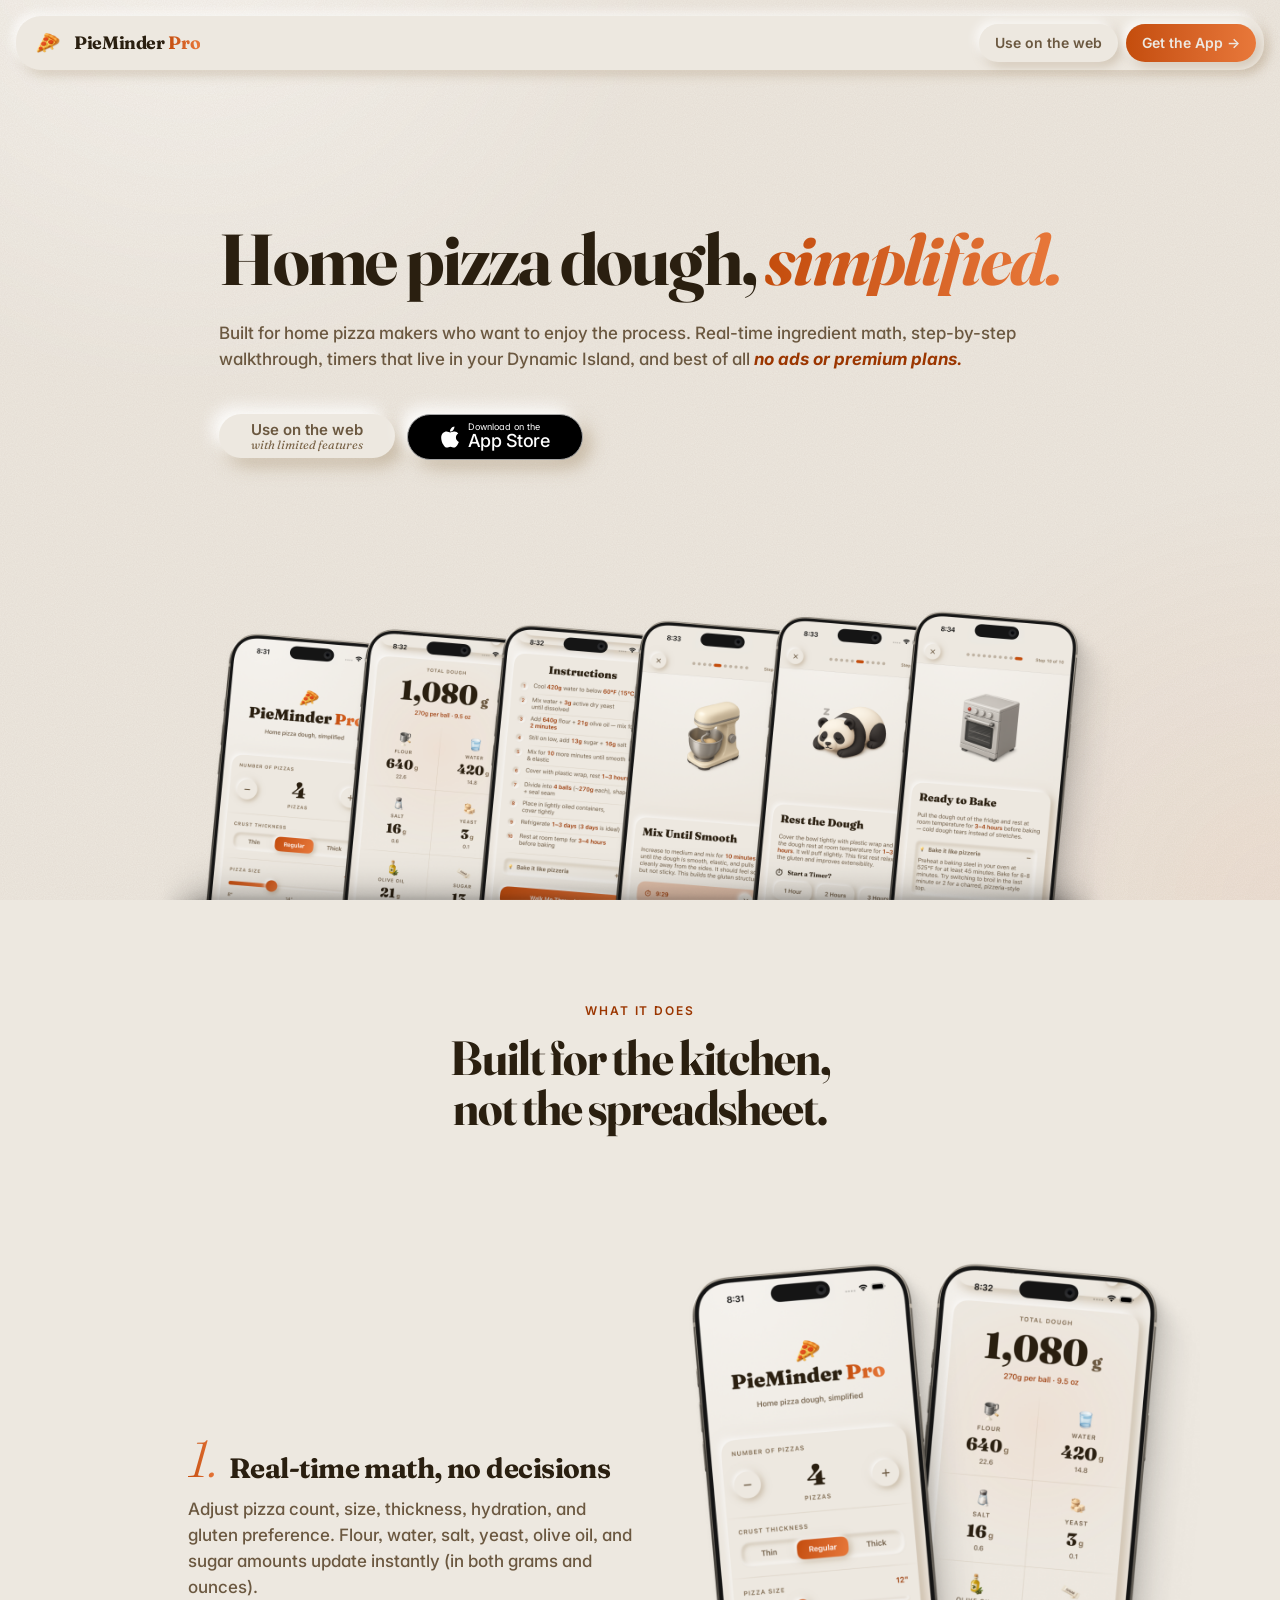
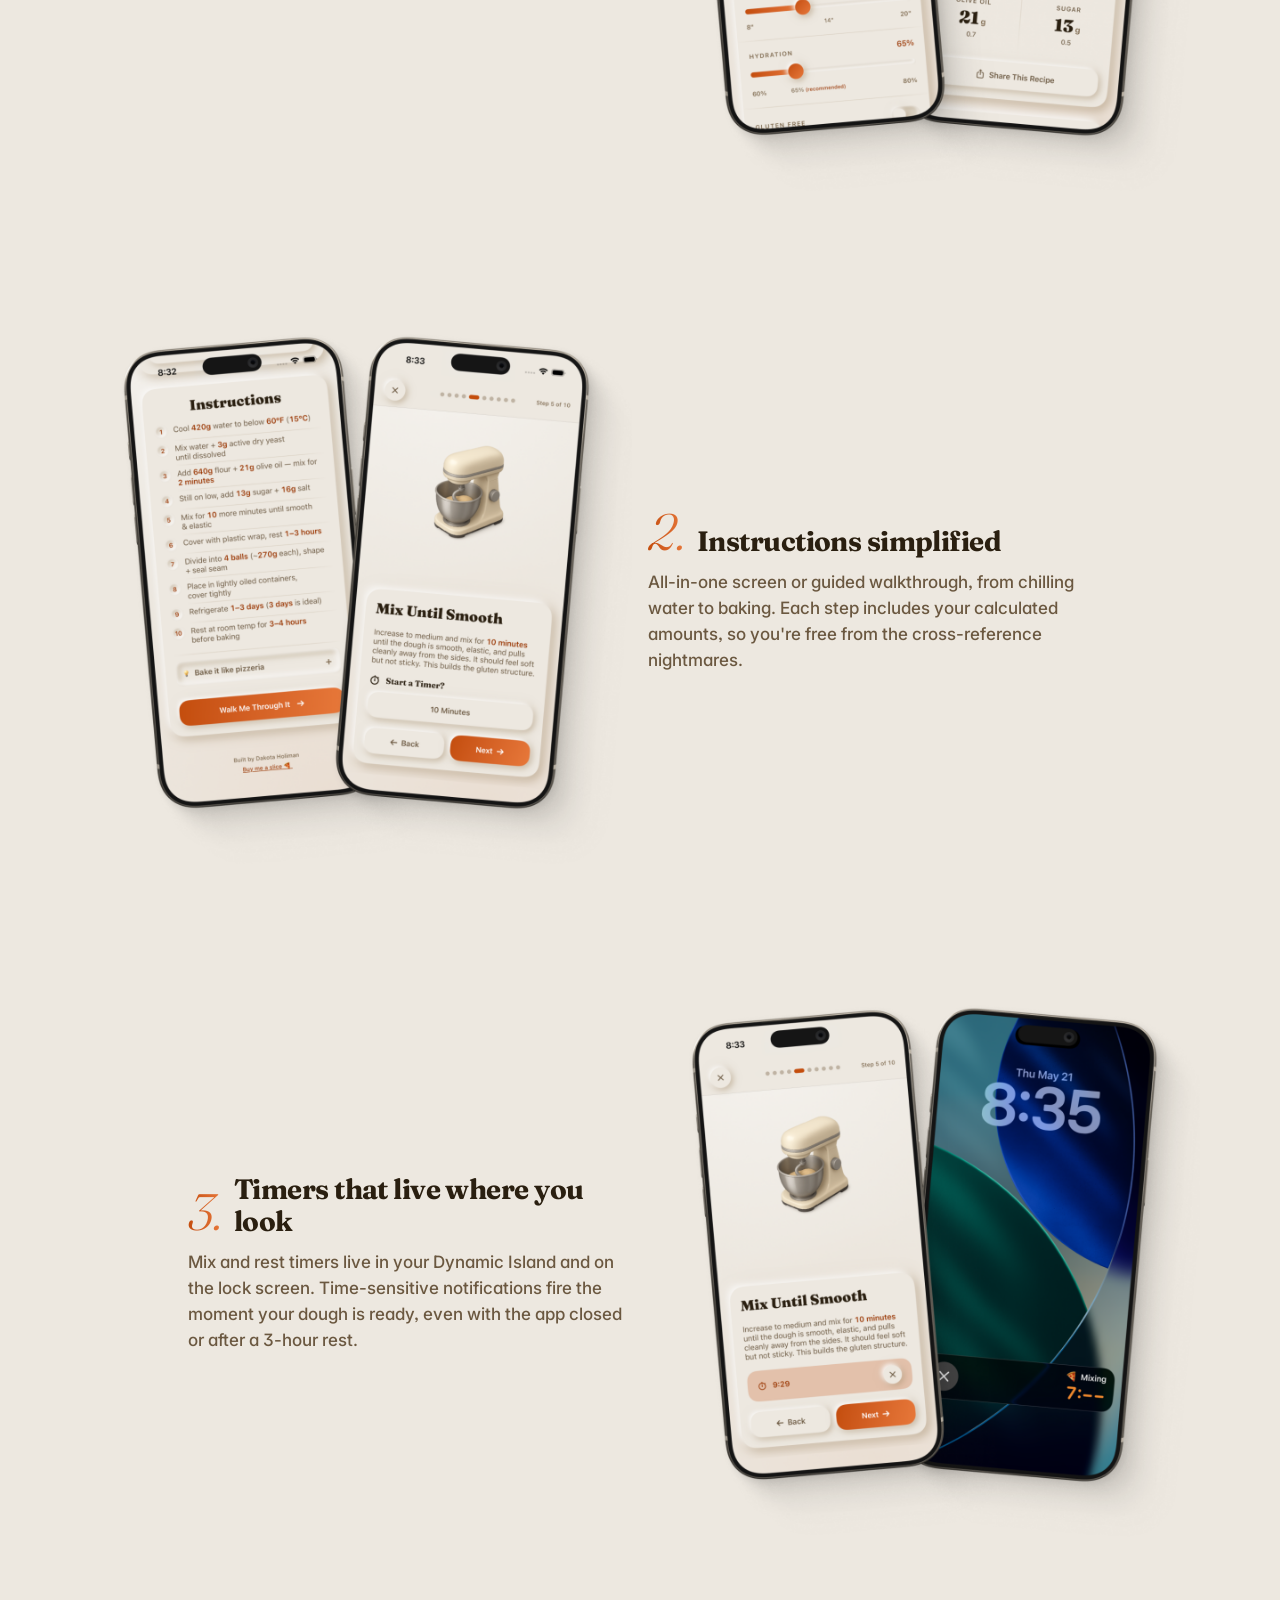
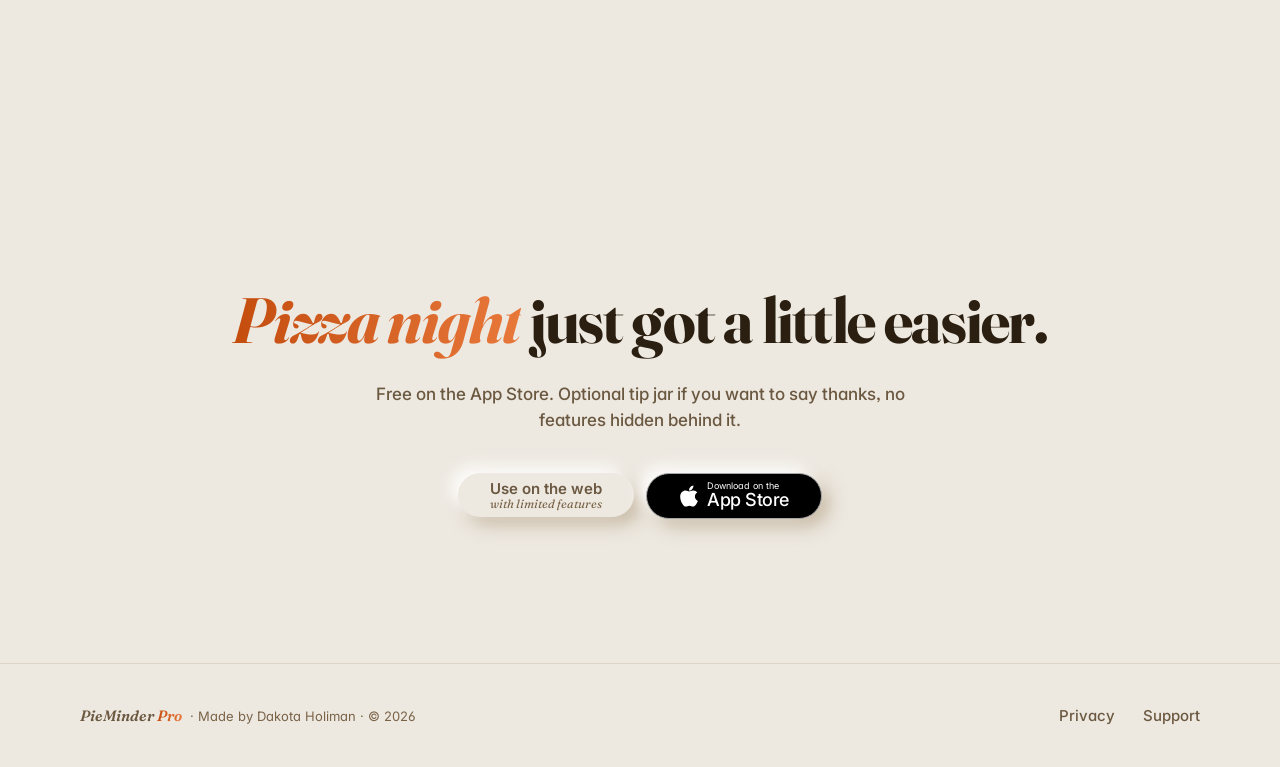
==== pieminder/index.html @ 0d4c312d "Update web app link in index.html" ====
<!DOCTYPE html>
<html lang="en">
<head>
  <meta charset="UTF-8" />
  <meta name="viewport" content="width=device-width, initial-scale=1.0" />
  <meta name="description" content="PieMinder — the pizza dough calculator for home bakers. Real-time ingredient amounts, a guided walkthrough, and Dynamic Island proofing timers." />
  <meta name="theme-color" content="#EDE8E0" />

  <meta property="og:type"        content="website" />
  <meta property="og:title"       content="PieMinder Pro — Pizza Dough, Beautified" />
  <meta property="og:description" content="Real-time pizza dough math. A guided walkthrough. Built-in proofing timers in the Dynamic Island. No ads or premium plans." />
  <meta property="og:image"       content="assets/og-image.png" />
  <meta name="twitter:card"       content="summary_large_image" />
  <meta name="twitter:title"      content="PieMinder Pro — Pizza Dough, Beautified" />
  <meta name="twitter:description" content="Real-time pizza dough math. A guided walkthrough. Built-in proofing timers in the Dynamic Island." />
  <meta name="twitter:image"      content="assets/og-image.png" />

  <title>PieMinder Pro — Pizza Dough, Beautified</title>

  <link rel="icon" type="image/png" sizes="32x32" href="assets/favicon.png" />
  <link rel="icon" type="image/png" sizes="16x16" href="assets/favicon-16.png" />
  <link rel="apple-touch-icon" href="assets/pizza.png" />

  <link rel="preconnect" href="https://fonts.googleapis.com" />
  <link rel="preconnect" href="https://fonts.gstatic.com" crossorigin />
  <link href="https://fonts.googleapis.com/css2?family=Fraunces:ital,opsz,wght,SOFT,WONK@0,9..144,300..800,0..100,0..1;1,9..144,300..800,0..100,0..1&family=Inter:wght@400;500;600;700;800&display=swap" rel="stylesheet" />
  <link rel="stylesheet" href="styles.css" />
</head>
<body>
  <a href="#main" class="skip-link">Skip to main content</a>

  <!-- ── Floating pill nav ── -->
  <nav class="floating-nav" id="nav" aria-label="Site navigation">
    <a class="nav-brand" href="index.html">
      <span class="nav-logo" aria-hidden="true"><img src="assets/pizza.png" alt="" /></span>
      <span class="nav-brand-name">PieMinder <span class="brand-accent">Pro</span></span>
    </a>
    <div class="nav-actions">
      <a class="nav-btn-web" href="/App/index.html">Use on the web</a>
      <a class="nav-btn-app" href="https://apps.apple.com/app/idXXXXXXXXX" aria-label="Get PieMinder on the App Store">Get the App →</a>
    </div>
  </nav>

  <main id="main">

    <!-- ╔══════════════════════════════════════════════════════════╗
         ║  HERO                                                     ║
         ╚══════════════════════════════════════════════════════════╝ -->
    <section class="hero">
      <div class="wrap">
        <div class="hero-text">
          <h1 class="display hero-display rise d2">
            Home pizza dough, <em class="hero-em-reveal">simplified.</em>
          </h1>
          <p class="hero-lead rise d3">
            Built for home pizza makers who want to enjoy the process. Real-time ingredient math,
            step-by-step walkthrough, timers that live in your Dynamic Island, and best of all
            <strong class="hero-lead-accent">no ads or premium plans.</strong>
          </p>
          <div class="cta-row rise d4">
            <a class="btn-web" href="/pieminder/app/index.html">
              <span class="btn-web-label">Use on the web</span>
              <span class="btn-web-sub">with limited features</span>
            </a>
            <a class="btn-appstore" href="https://apps.apple.com/app/idXXXXXXXXX" aria-label="Download PieMinder on the App Store">
              <svg class="btn-appstore-icon" viewBox="0 0 384 512" aria-hidden="true" focusable="false" fill="currentColor">
                <path d="M318.7 268.7c-.2-36.7 16.4-64.4 50-84.8-18.8-26.9-47.2-41.7-84.7-44.6-35.5-2.8-74.3 20.7-88.5 20.7-15 0-49.4-19.7-76.4-19.7C63.3 141.2 4 184.8 4 273.5q0 39.3 14.4 81.2c12.8 36.7 59 126.7 107.2 125.2 25.2-.6 43-17.9 75.8-17.9 31.8 0 48.3 17.9 76.4 17.9 48.6-.7 90.4-82.5 102.6-119.3-65.2-30.7-61.7-90-61.7-91.9zm-56.6-164.2c27.3-32.4 24.8-61.9 24-72.5-24.1 1.4-52 16.4-67.9 34.9-17.5 19.8-27.8 44.3-25.6 71.9 26.1 2 49.9-11.4 69.5-34.3z"/>
              </svg>
              <span class="btn-appstore-text">
                <span class="small">Download on the</span>
                <span class="large">App Store</span>
              </span>
            </a>
          </div>
        </div>
      </div>

      <div class="hero-strip">
        <img src="assets/hero-strip.png" alt="PieMinder app screens" />
      </div>
    </section>

    <!-- ╔══════════════════════════════════════════════════════════╗
         ║  FEATURES                                                 ║
         ╚══════════════════════════════════════════════════════════╝ -->
    <section class="features" id="features">
      <div class="wrap">

        <header class="features-intro">
          <span class="eyebrow">What it does</span>
          <h2 class="display features-h2">Built for the kitchen,<br>not the spreadsheet.</h2>
        </header>

        <!-- ── 01: text left, phones right. phone-left is in FRONT (second in DOM) ── -->
        <article class="feature">
          <div class="feature-text">
            <div class="feature-heading">
              <span class="feature-number">1.</span>
              <h3>Real-time math, no decisions</h3>
            </div>
            <p>Adjust pizza count, size, thickness, hydration, and gluten preference. Flour, water, salt, yeast, olive oil, and sugar amounts update instantly (in both grams and ounces).</p>
          </div>
          <div class="feature-phones">
            <img class="feature-img" src="assets/feature-01.png" alt="PieMinder calculator and ingredient screens" />
          </div>
        </article>

        <!-- ── 02: text first in DOM (mobile top), phones below. On desktop: phones left, text right.
              phone-right is in FRONT (second in DOM inside phone-pair) ── -->
        <article class="feature feature-reverse">
          <div class="feature-text">
            <div class="feature-heading">
              <span class="feature-number">2.</span>
              <h3>Instructions simplified</h3>
            </div>
            <p>All-in-one screen or guided walkthrough, from chilling water to baking. Each step includes your calculated amounts, so you're free from the cross-reference nightmares.</p>
          </div>
          <div class="feature-phones">
            <img class="feature-img" src="assets/feature-02.png" alt="PieMinder instructions and walkthrough screens" />
          </div>
        </article>

        <!-- ── 03: text left, phones right. phone-left is in FRONT (second in DOM) ── -->
        <article class="feature">
          <div class="feature-text">
            <div class="feature-heading">
              <span class="feature-number">3.</span>
              <h3>Timers that live where you look</h3>
            </div>
            <p>Mix and rest timers live in your Dynamic Island and on the lock screen. Time-sensitive notifications fire the moment your dough is ready, even with the app closed or after a 3-hour rest.</p>
          </div>
          <div class="feature-phones">
            <img class="feature-img" src="assets/feature-03.png" alt="PieMinder timer and Dynamic Island screens" />
          </div>
        </article>

      </div>
    </section>

    <!-- ╔══════════════════════════════════════════════════════════╗
         ║  CLOSING CTA                                              ║
         ╚══════════════════════════════════════════════════════════╝ -->
    <section class="closing-cta">
      <div class="wrap">
        <h2 class="display closing-h2"><em>Pizza night</em> just got a little easier.</h2>
        <p class="closing-lead">
          Free on the App Store. Optional tip jar if you want to say thanks,
          no features hidden behind it.
        </p>
        <div class="cta-row closing-cta-row">
          <a class="btn-web" href="/pieminder/app/index.html">
            <span class="btn-web-label">Use on the web</span>
            <span class="btn-web-sub">with limited features</span>
          </a>
          <a class="btn-appstore" href="https://apps.apple.com/app/idXXXXXXXXX" aria-label="Download PieMinder on the App Store">
            <svg class="btn-appstore-icon" viewBox="0 0 384 512" aria-hidden="true" focusable="false" fill="currentColor">
              <path d="M318.7 268.7c-.2-36.7 16.4-64.4 50-84.8-18.8-26.9-47.2-41.7-84.7-44.6-35.5-2.8-74.3 20.7-88.5 20.7-15 0-49.4-19.7-76.4-19.7C63.3 141.2 4 184.8 4 273.5q0 39.3 14.4 81.2c12.8 36.7 59 126.7 107.2 125.2 25.2-.6 43-17.9 75.8-17.9 31.8 0 48.3 17.9 76.4 17.9 48.6-.7 90.4-82.5 102.6-119.3-65.2-30.7-61.7-90-61.7-91.9zm-56.6-164.2c27.3-32.4 24.8-61.9 24-72.5-24.1 1.4-52 16.4-67.9 34.9-17.5 19.8-27.8 44.3-25.6 71.9 26.1 2 49.9-11.4 69.5-34.3z"/>
            </svg>
            <span class="btn-appstore-text">
              <span class="small">Download on the</span>
              <span class="large">App Store</span>
            </span>
          </a>
        </div>
      </div>
    </section>

  </main>

  <!-- ── Footer ── -->
  <footer class="footer">
    <div class="wrap footer-inner">
      <span class="footer-brand">
        <span class="footer-brand-mark">PieMinder <span class="brand-accent">Pro</span></span>
        <span>· Made by Dakota Holiman · © 2026</span>
      </span>
      <span class="footer-links">
        <a href="privacy.html">Privacy</a>
        <a href="support.html">Support</a>
      </span>
    </div>
  </footer>

  <script>
    (function () {
      var features = document.querySelectorAll('.feature');
      if (!window.IntersectionObserver) {
        features.forEach(function (el) { el.classList.add('is-visible'); });
        return;
      }
      var observer = new IntersectionObserver(function (entries) {
        entries.forEach(function (entry) {
          if (entry.isIntersecting) {
            entry.target.classList.add('is-visible');
            observer.unobserve(entry.target);
          }
        });
      }, { threshold: 0.12 });
      features.forEach(function (el) { observer.observe(el); });
    })();
  </script>
</body>
</html>
---- pieminder/styles.css ----
/* ==============================================================
   PieMinder Pro — Marketing Site
   Fraunces display (SOFT 0, WONK 1) + Inter body.
   Tokens match the iOS app. Neumorphic depth on warm #EDE8E0.
   ============================================================== */

:root {
  /* ── Color ── */
  --bg:             #EDE8E0;
  --text-primary:   #2A1F10;
  --text-secondary: #6B5840;
  --text-tertiary:  #7A6448;
  --text-accent:    #9B3600;

  --accent-a:        #C44D0C;
  --accent-b:        #E8783A;
  --accent-gradient: linear-gradient(in oklch 90deg, var(--accent-a), var(--accent-b));

  /* Neumorphic shadows — two values: light upper-left, dark lower-right */
  --shadow-raised:
    -7px -7px 16px rgba(255, 255, 255, 0.92),
     7px  7px 18px rgba(162, 138, 104, 0.52);

  --shadow-nav:
    -4px -4px 10px rgba(255, 255, 255, 0.75),
     4px  4px 12px rgba(162, 138, 104, 0.40);

  /* ── Spacing ── */
  --s-1:  4px;
  --s-2:  8px;
  --s-3:  12px;
  --s-4:  20px;
  --s-5:  28px;
  --s-6:  40px;
  --s-7:  64px;
  --s-8:  96px;
  --s-9:  144px;

  /* ── Radii ── */
  --r-sm: 6px;
  --r-md: 12px;
  --r-lg: 999px;

  /* ── Motion ── */
  --ease:     cubic-bezier(0.34, 1.20, 0.64, 1);
  --ease-out: cubic-bezier(0.22, 1, 0.36, 1);
  --ease-spring: linear(
    0, 0.009, 0.035 2.1%, 0.141 5%, 0.556 16.3%,
    0.730 21.4%, 0.869 27.5%, 0.973 33.9%, 1.039 39.7%,
    1.069 44%, 1.070 48.1%, 1.056 52.1%, 0.998 61.5%,
    0.986 65.5%, 0.981 71.4%, 1
  );
}

/* ── Reset ── */
*, *::before, *::after {
  box-sizing: border-box;
  margin: 0;
  padding: 0;
}

html {
  font-size: 16px;
  -webkit-text-size-adjust: 100%;
  text-size-adjust: 100%;
  scroll-behavior: smooth;
}

body {
  font-family: 'Inter', -apple-system, BlinkMacSystemFont, system-ui, sans-serif;
  font-feature-settings: 'cv11', 'ss01', 'ss03';
  background: var(--bg);
  color: var(--text-primary);
  -webkit-font-smoothing: antialiased;
  -moz-osx-font-smoothing: grayscale;
  text-rendering: optimizeLegibility;
  line-height: 1.55;
  min-height: 100vh;
  overflow-x: hidden;
  font-size: 1.0625rem;
}

/* Warm radial glows */
body::before {
  content: '';
  position: fixed;
  inset: 0;
  pointer-events: none;
  background:
    radial-gradient(70vmax 70vmax at 15% -10%,  rgba(255, 255, 255, 0.55), transparent 55%),
    radial-gradient(60vmax 60vmax at 100% 100%, rgba(232, 120, 58, 0.07),  transparent 55%);
  z-index: -1;
}

/* Subtle grain texture */
body::after {
  content: '';
  position: fixed;
  inset: 0;
  pointer-events: none;
  opacity: 0.35;
  mix-blend-mode: multiply;
  background-image: url("data:image/svg+xml;utf8,<svg xmlns='http://www.w3.org/2000/svg' width='160' height='160'><filter id='n'><feTurbulence type='fractalNoise' baseFrequency='0.9' numOctaves='2' stitchTiles='stitch'/><feColorMatrix values='0 0 0 0 0.6  0 0 0 0 0.5  0 0 0 0 0.4  0 0 0 0.5 0'/></filter><rect width='100%' height='100%' filter='url(%23n)'/></svg>");
  z-index: -1;
}

/* ── Typography ── */
.display {
  font-family: 'Fraunces', 'New York', Georgia, serif;
  font-feature-settings: 'ss01', 'ss02', 'ss03';
  font-variation-settings: 'opsz' 144, 'SOFT' 0, 'WONK' 1;
  letter-spacing: -0.025em;
  line-height: 1.04;
  color: var(--text-primary);
}

.display em {
  font-style: italic;
  font-variation-settings: 'opsz' 144, 'SOFT' 0, 'WONK' 1;
  background: var(--accent-gradient);
  -webkit-background-clip: text;
  background-clip: text;
  color: transparent;
}

h1, h2, h3 {
  color: var(--text-primary);
}

p {
  font-weight: 500;
  color: var(--text-secondary);
}

a {
  color: var(--text-accent);
  text-decoration: none;
  transition: opacity 180ms var(--ease-out), color 180ms var(--ease-out);
}

a:hover { opacity: 0.72; }

a:focus-visible {
  outline: 2px solid var(--accent-a);
  outline-offset: 4px;
  border-radius: 4px;
}

.eyebrow {
  display: block;
  font-family: 'Inter', sans-serif;
  font-size: 0.75rem;
  font-weight: 600;
  letter-spacing: 0.16em;
  text-transform: uppercase;
  color: var(--text-accent);
}

/* Gradient text accent used on brand name "Pro" */
.brand-accent {
  background: var(--accent-gradient);
  -webkit-background-clip: text;
  background-clip: text;
  color: transparent;
}

/* ── Layout primitives ── */
.wrap {
  max-width: 1440px;
  margin: 0 auto;
  padding: 0 20px;
}

.wrap-narrow {
  max-width: 760px;
  margin: 0 auto;
  padding: 0 20px;
}

@media (min-width: 768px) {
  .wrap        { padding: 0 80px; }
  .wrap-narrow { padding: 0 40px; }
}

/* ──────────────────────────────────────────────────────────────
   FLOATING NAV
   Brand on left, two pill buttons on right.
   Mobile: 2-row — brand centered on row 1, buttons full-width row 2.
   ────────────────────────────────────────────────────────────── */
.floating-nav {
  position: fixed;
  top: 16px;
  left: 50%;
  transform: translateX(-50%);
  z-index: 100;
  width: calc(100% - 32px);
  max-width: 1280px;

  display: flex;
  align-items: center;
  justify-content: space-between;
  gap: var(--s-3);

  padding: 8px 8px 8px 16px;
  border-radius: 25px;

  background: var(--bg);
  box-shadow: var(--shadow-nav), inset 0 0 0 0px rgba(255, 255, 255, 0.4);
  animation: nav-enter 400ms cubic-bezier(0.22, 1, 0.36, 1) 1660ms both;
}

@keyframes nav-enter {
  from { opacity: 0; transform: translateX(-50%) translateY(-12px); }
  to   { opacity: 1; transform: translateX(-50%) translateY(0); }
}

.nav-brand {
  display: inline-flex;
  align-items: center;
  gap: 10px;
  text-decoration: none;
}

.nav-brand:hover { opacity: 1; }

.nav-logo {
  display: inline-grid;
  place-items: center;
  width: 32px;
  height: 32px;
  border-radius: 8px;
  padding: 3px;
  flex-shrink: 0;
}

.nav-logo img {
  width: 100%;
  height: 100%;
  object-fit: contain;
  display: block;
}

.nav-brand-name {
  font-family: 'Fraunces', Georgia, serif;
  font-weight: 700;
  font-size: 1.125rem;
  line-height: 1;
  letter-spacing: -0.02em;
  color: var(--text-primary);
  font-variation-settings: 'opsz' 32, 'SOFT' 0, 'WONK' 1;
  white-space: nowrap;
}

.nav-actions {
  display: flex;
  align-items: center;
  gap: var(--s-2);
}

/* Secondary nav button — neumorphic */
.nav-btn-web {
  display: inline-flex;
  align-items: center;
  padding: 8px 16px;
  border-radius: var(--r-lg);
  font-family: 'Inter', sans-serif;
  font-size: 0.875rem;
  font-weight: 600;
  color: var(--text-secondary) !important;
  background: var(--bg);
  box-shadow: var(--shadow-nav);
  white-space: nowrap;
  transition: transform 180ms var(--ease), box-shadow 180ms var(--ease-out);
}

.nav-btn-web:hover {
  opacity: 1;
  transform: translateY(-1px);
}

.nav-btn-web:active {
  opacity: 1;
  transform: scale(0.97);
}

/* Primary nav button — gradient */
.nav-btn-app {
  display: inline-flex;
  align-items: center;
  padding: 8px 16px;
  border-radius: var(--r-lg);
  font-family: 'Inter', sans-serif;
  font-size: 0.875rem;
  font-weight: 600;
  color: var(--bg) !important;
  background: var(--accent-gradient);
  box-shadow: var(--shadow-nav);
  white-space: nowrap;
  transition: transform 180ms var(--ease), filter 180ms var(--ease-out);
}

.nav-btn-app:hover {
  opacity: 1;
  transform: translateY(-1px);
  filter: brightness(1.08);
}

.nav-btn-app:active {
  opacity: 1;
  transform: scale(0.97);
  filter: brightness(1.04);
}

/* Mobile nav: 2-row layout */
@media (max-width: 767px) {
  .floating-nav {
    flex-direction: column;
    align-items: stretch;
    padding: 10px;
    gap: 8px;
  }

  .nav-brand {
    justify-content: center;
  }

  .nav-actions {
    width: 100%;
  }

  .nav-btn-web,
  .nav-btn-app {
    flex: 1;
    justify-content: center;
  }
}

/* ──────────────────────────────────────────────────────────────
   HERO
   Left-aligned editorial. Eyebrow → H1 → lead → CTAs → strip.
   ────────────────────────────────────────────────────────────── */
.hero {
  /* mobile: account for taller 2-row nav */
  padding-top: 170px;
  padding-bottom: 0;
}

@media (min-width: 768px) {
  .hero {
    padding-top: 146px; /* 82px nav + 64px internal top padding */
    /* `min-height` (not `height`) so the section grows on shorter viewports
       where the wrap's text height + hero-strip's natural image height
       would otherwise exceed one viewport. With a fixed `height: 100dvh`
       and `flex-shrink: 0` on the strip, the strip used to overflow
       downward and obscure the next section's headline. Now the hero
       just expands as needed; the strip stays pinned to its bottom via
       `margin-top: auto` either way. */
    min-height: 100dvh;
    display: flex;
    flex-direction: column;
  }

  .hero > .wrap {
    flex: 1;
    display: flex;
    align-items: center;
  }
}

.hero-text {
  padding: 0 0 42px;
}

/* Additional inner indent matching Figma's 108px inner padding */
@media (min-width: 880px) {
  .hero-text {
    padding-left: 108px;
    padding-right: 108px;
  }
}

.hero-text .eyebrow {
  margin-bottom: 4px;
}

/* Mobile: 40px base, 48px for italic "beautified." */
.hero-display {
  font-size: 2.5rem; /* 40px */
  font-weight: 700;
  line-height: 40px;
  letter-spacing: -0.025em;
  margin-top: 4px;
  margin-bottom: 24px;
}

.hero-display em {
  font-size: 3rem; /* 48px — Figma mobile uses larger italic */
  line-height: 48px;
}

@media (min-width: 880px) {
  .hero-display {
    font-size: 4.5rem; /* 72px */
    line-height: 1.03;
  }

  .hero-display em {
    font-size: inherit;
    line-height: inherit;
  }
}

.hero-lead {
  font-size: 0.9375rem; /* 15px mobile */
  font-weight: 500;
  line-height: 24px;
  color: var(--text-secondary);
  max-width: 811px;
  margin-bottom: 42px;
}

@media (min-width: 768px) {
  .hero-lead {
    font-size: 1.0625rem; /* 17px */
    line-height: 26px;
  }
}

.hero-lead-accent {
  font-weight: 700;
  font-style: italic;
  color: var(--text-accent);
}

/* ── CTA row (side-by-side) ── */
.cta-row {
  display: flex;
  flex-wrap: wrap;
  align-items: flex-start;
  gap: var(--s-3);
}

/* "Use on the web" — neumorphic box, two-line */
.btn-web {
  display: inline-flex;
  flex-direction: column;
  align-items: center;
  padding: 7px 32px;
  border-radius: var(--r-lg);
  background: var(--bg);
  box-shadow: var(--shadow-raised);
  text-decoration: none;
  white-space: nowrap;
  transition: transform 180ms var(--ease), box-shadow 180ms var(--ease-out);
}

.btn-web:hover {
  opacity: 1;
  transform: translateY(-2px);
}

.btn-web:active {
  opacity: 1;
  transform: scale(0.97);
}

.btn-web-label {
  font-family: 'Inter', sans-serif;
  font-size: 0.9375rem;
  font-weight: 600;
  line-height: 18px;
  color: var(--text-secondary);
}

.btn-web-sub {
  font-family: 'Fraunces', serif;
  font-variation-settings: 'opsz' 14, 'SOFT' 0, 'WONK' 1;
  font-style: italic;
  font-weight: 400;
  font-size: 0.75rem;
  line-height: 12px;
  color: var(--text-tertiary);
}

/* App Store badge — black box */
.btn-appstore {
  display: inline-flex;
  align-items: center;
  gap: 8px;
  padding: 8px 32px;
  border-radius: var(--r-lg);
  background: #000;
  border: 1px solid #a6a6a6;
  box-shadow: var(--shadow-raised);
  text-decoration: none;
  transition: transform 180ms var(--ease), box-shadow 180ms var(--ease-out);
}

.btn-appstore:hover {
  opacity: 1;
  transform: translateY(-2px);
  box-shadow: var(--shadow-raised), 0 8px 20px rgba(0, 0, 0, 0.18);
}

.btn-appstore:active {
  opacity: 1;
  transform: scale(0.97);
  box-shadow: var(--shadow-raised);
}

.btn-appstore-icon {
  width: 20px;
  height: 24px;
  flex-shrink: 0;
  color: #fff;
}

.btn-appstore-text {
  display: flex;
  flex-direction: column;
  align-items: flex-start;
  color: #fff;
}

.btn-appstore-text .small {
  font-size: 0.5625rem;
  font-weight: 400;
  line-height: 8px;
  letter-spacing: 0;
}

.btn-appstore-text .large {
  font-size: 1.125rem;
  font-weight: 500;
  line-height: 20px;
  letter-spacing: -0.025em;
  white-space: nowrap;
}

/* ── Hero screenshot strip ── */
@keyframes strip-rise {
  from { opacity: 0; transform: translateY(20px); }
  to   { opacity: 1; transform: translateY(0); }
}

.hero-strip {
  margin-top: 52px;
  width: 100vw;             /* full viewport on mobile — bypasses any
                               inherited container constraints */
  max-width: none;          /* lift the 1280px cap so the strip can stretch
                               edge-to-edge on phones */
  margin-left:  calc(50% - 50vw);  /* break out of any centered parent */
  margin-right: calc(50% - 50vw);
  overflow: hidden;
  animation: strip-rise 800ms var(--ease-out) 1660ms both;
}

@media (min-width: 768px) {
  /* From tablet up, re-cap to the editorial max-width and re-center it.
     The 80px side padding on the strip wrapper (added below) keeps the
     image visually inset from the page edges on larger screens. */
  .hero-strip {
    width: 100%;
    max-width: 1280px;
    margin-left:  auto;
    margin-right: auto;
  }
}

@media (min-width: 768px) {
  .hero-strip {
    margin-top: auto;
    padding: 0 80px;
    flex-shrink: 0;
  }
}

.hero-strip img {
  display: block;
  width: 100%;
  height: auto;
}

/* ──────────────────────────────────────────────────────────────
   FEATURES
   Number (gradient italic Fraunces) inline with h3.
   Alternating phone pairs: text left / phones right for 01+03,
   reversed for 02.
   ────────────────────────────────────────────────────────────── */
.features {
  padding: 48px 0 var(--s-9);
}

@media (min-width: 768px) {
  .features {
    padding: var(--s-8) 0 var(--s-9);
  }
}

.features-intro {
  text-align: center;
  margin-bottom: var(--s-8);
}

.features-intro .eyebrow {
  display: inline-block;
  margin-bottom: var(--s-3);
}

.features-h2 {
  font-size: 2rem; /* 32px mobile */
  font-weight: 700;
  letter-spacing: -0.02em;
  line-height: 36px;
}

@media (min-width: 1024px) {
  .features-h2 {
    font-size: 3rem; /* 48px */
    line-height: 1.04;
  }
}

/* ── Feature article ── */
.feature {
  display: grid;
  grid-template-columns: 1fr;
  gap: var(--s-6);
  align-items: center;
  margin-bottom: 48px;
}

@media (min-width: 880px) {
  .feature {
    grid-template-columns: 1fr 1fr;
    gap: 16px;
    margin-bottom: 96px;
  }

  /* Feature text gets 108px left indent for features 01 + 03 */
  .feature .feature-text {
    padding-left: 108px;
  }

  /* Feature 02: phones left, text right with 108px right indent */
  .feature-reverse .feature-text {
    padding-left: 0;
    padding-right: 108px;
    order: 2;
  }

  .feature-reverse .feature-phones {
    order: 1;
  }
}

.feature-text {
  display: flex;
  flex-direction: column;
  gap: var(--s-3);
}

/* Number + h3 on the same baseline row */
.feature-heading {
  display: flex;
  align-items: flex-end;
  gap: var(--s-3);
}

.feature-number {
  font-family: 'Fraunces', serif;
  font-variation-settings: 'opsz' 72, 'SOFT' 0, 'WONK' 1;
  font-style: italic;
  font-weight: 300;
  font-size: clamp(2.5rem, 4vw, 3.875rem); /* ~62px */
  line-height: clamp(2.5rem, 4vw, 3.875rem);
  background: var(--accent-gradient);
  -webkit-background-clip: text;
  background-clip: text;
  color: transparent;
  flex-shrink: 0;
  white-space: nowrap;
}

.feature-text h3 {
  font-family: 'Fraunces', serif;
  font-variation-settings: 'opsz' 32, 'SOFT' 0, 'WONK' 1;
  font-weight: 700;
  font-size: 1.625rem; /* 26px mobile */
  line-height: 32px;
  letter-spacing: -0.02em;
  color: var(--text-primary);
  margin-bottom: 0;
}

@media (min-width: 768px) {
  .feature-text h3 {
    font-size: 1.75rem; /* 28px desktop */
  }
}

.feature-text p {
  font-size: 0.9375rem; /* 15px mobile */
  font-weight: 500;
  line-height: 24px;
  color: var(--text-secondary);
  max-width: 524px;
}

@media (min-width: 768px) {
  .feature-text p {
    font-size: 1.0625rem; /* 17px desktop */
    line-height: 26px;
  }
}

/* ── Feature phone image — single pre-composed PNG (shadow + rotation baked in) ── */
.feature-phones {
  display: flex;
  align-items: center;
  justify-content: center;
}

.feature-img {
  display: block;
  width: 100%;
  height: auto;
}

/* ── Feature scroll-triggered entrance ── */
.feature .feature-number {
  opacity: 0;
  transform: translateY(32px) scale(0.88);
  filter: blur(4px);
  transition: opacity 500ms var(--ease-out),
              transform 700ms var(--ease),
              filter 500ms var(--ease-out);
}
.feature .feature-phones {
  opacity: 0;
  transform: translateY(32px) scale(0.95);
  filter: blur(4px);
  transition: opacity 500ms var(--ease-out),
              transform 700ms var(--ease),
              filter 500ms var(--ease-out);
  transition-delay: 60ms;
}
.feature .feature-text h3 {
  opacity: 0;
  transform: translateY(24px) scale(0.97);
  filter: blur(3px);
  transition: opacity 500ms var(--ease-out),
              transform 700ms var(--ease),
              filter 500ms var(--ease-out);
  transition-delay: 80ms;
}
.feature .feature-text p {
  opacity: 0;
  transform: translateY(18px) scale(0.98);
  filter: blur(2px);
  transition: opacity 500ms var(--ease-out),
              transform 700ms var(--ease),
              filter 500ms var(--ease-out);
  transition-delay: 160ms;
}

.feature.is-visible .feature-number,
.feature.is-visible .feature-text h3,
.feature.is-visible .feature-text p,
.feature.is-visible .feature-phones {
  opacity: 1;
  transform: translateY(0) scale(1);
  filter: blur(0px);
}

/* ──────────────────────────────────────────────────────────────
   CLOSING CTA
   ────────────────────────────────────────────────────────────── */
.closing-cta {
  padding: var(--s-8) 0 var(--s-9);
  text-align: center;
}

.closing-h2 {
  font-size: clamp(2.25rem, 4vw + 0.5rem, 4rem); /* ~64px */
  font-weight: 700;
  letter-spacing: -0.02em;
  line-height: 1.03;
  margin: 0 auto var(--s-5);
  max-width: 20ch;
}

@media (min-width: 1024px) {
  .closing-h2 { font-size: 4rem; }
}

.closing-lead {
  font-size: 1.0625rem;
  font-weight: 500;
  line-height: 26px;
  color: var(--text-secondary);
  max-width: 52ch;
  margin: 0 auto var(--s-6);
}

.closing-cta .cta-row {
  justify-content: center;
}

/* ──────────────────────────────────────────────────────────────
   CONTENT PAGES (Privacy + Support)
   ────────────────────────────────────────────────────────────── */
.page-content {
  padding: calc(var(--s-9) + 16px) 0 var(--s-9);
  max-width: 720px;
  margin: 0 auto;
}

.page-content h1.display {
  font-size: 2.75rem;
  margin-bottom: var(--s-3);
}

.page-meta {
  font-family: 'Fraunces', serif;
  font-variation-settings: 'opsz' 14, 'SOFT' 0, 'WONK' 1;
  font-style: italic;
  color: var(--text-tertiary);
  font-size: 1rem;
  margin-bottom: var(--s-7);
}

.page-content h2 {
  font-family: 'Fraunces', serif;
  font-variation-settings: 'opsz' 60, 'SOFT' 0, 'WONK' 1;
  font-weight: 700;
  font-size: 1.625rem;
  margin-top: var(--s-7);
  margin-bottom: var(--s-3);
  letter-spacing: -0.015em;
}

.page-content h3 {
  font-family: 'Fraunces', serif;
  font-variation-settings: 'opsz' 24, 'SOFT' 0, 'WONK' 1;
  font-weight: 700;
  font-size: 1.1875rem;
  margin-top: var(--s-5);
  margin-bottom: var(--s-2);
  color: var(--text-primary);
  letter-spacing: -0.01em;
}

.page-content p {
  margin-bottom: var(--s-4);
  line-height: 1.7;
  font-size: 1.0625rem;
}

.page-content ul {
  margin: 0 0 var(--s-4) var(--s-4);
  color: var(--text-secondary);
}

.page-content li {
  margin-bottom: 6px;
  line-height: 1.65;
}

.page-content strong { color: var(--text-primary); font-weight: 700; }
.page-content em     { color: var(--text-tertiary); font-style: italic; }

.page-content hr {
  border: 0;
  height: 1px;
  background: rgba(162, 138, 104, 0.25);
  margin: var(--s-7) 0;
}

.back-link {
  display: inline-flex;
  align-items: center;
  gap: 6px;
  font-size: 0.9375rem;
  font-weight: 600;
  color: var(--text-secondary);
  margin-bottom: var(--s-6);
}

.back-link:hover { color: var(--text-accent); opacity: 1; }

/* ──────────────────────────────────────────────────────────────
   FOOTER
   ────────────────────────────────────────────────────────────── */
.footer {
  border-top: 1px solid rgba(162, 138, 104, 0.22);
  padding: var(--s-6) 0;
  font-size: 0.8125rem;
  color: var(--text-tertiary);
}

.footer-inner {
  display: flex;
  flex-wrap: wrap;
  align-items: center;
  justify-content: space-between;
  gap: var(--s-4);
}

@media (max-width: 575px) {
  .footer-inner {
    flex-direction: column;
    align-items: center;
    text-align: center;
  }
}

.footer-brand {
  display: flex;
  align-items: center;
  gap: var(--s-2);
}

.footer-brand-mark {
  font-family: 'Fraunces', serif;
  font-variation-settings: 'opsz' 24, 'SOFT' 0, 'WONK' 1;
  font-style: italic;
  font-weight: 600;
  font-size: 0.9375rem;
  color: var(--text-secondary);
}

.footer-links {
  display: flex;
  gap: var(--s-5);
}

.footer-links a {
  color: var(--text-secondary);
  font-weight: 500;
  font-size: 0.9375rem;
}

.footer-links a:hover { color: var(--text-accent); opacity: 1; }

/* ──────────────────────────────────────────────────────────────
   ENTRY ANIMATIONS
   ────────────────────────────────────────────────────────────── */
@keyframes rise {
  from { opacity: 0; transform: translateY(14px); filter: blur(4px); }
  to   { opacity: 1; transform: translateY(0);    filter: blur(0);   }
}

.rise { animation: rise 720ms var(--ease-spring) both; }
.rise.d1 { animation-delay:  80ms; }
.rise.d2 { animation-delay: 160ms; }
.rise.d3 { animation-delay:  910ms; }
.rise.d4 { animation-delay: 1660ms; }
.rise.d5 { animation-delay: 1660ms; }
.rise.d6 { animation-delay: 640ms; }

@media (prefers-reduced-motion: reduce) {
  *, *::before, *::after {
    animation-duration: 0.01ms !important;
    animation-iteration-count: 1 !important;
    transition-duration: 0.01ms !important;
  }
  html { scroll-behavior: auto; }
  .feature .feature-number,
  .feature .feature-phones,
  .feature .feature-text h3,
  .feature .feature-text p {
    opacity: 1;
    transform: none;
    filter: none;
  }
}

/* ── Skip link ── */
.skip-link {
  position: absolute;
  left: -9999px;
  top: 8px;
  background: var(--text-primary);
  color: var(--bg);
  padding: 8px 14px;
  border-radius: 8px;
  z-index: 200;
  font-weight: 600;
}

.skip-link:focus { left: 8px; opacity: 1; }

/* ── Hero "beautified." clip-path reveal ── */
@keyframes em-reveal {
  from { clip-path: inset(0 100% 0 0); }
  to   { clip-path: inset(0 0% 0 0); }
}

.hero-em-reveal {
  display: inline-block;
  animation: em-reveal 600ms cubic-bezier(0.22, 1, 0.36, 1) 380ms both;
}
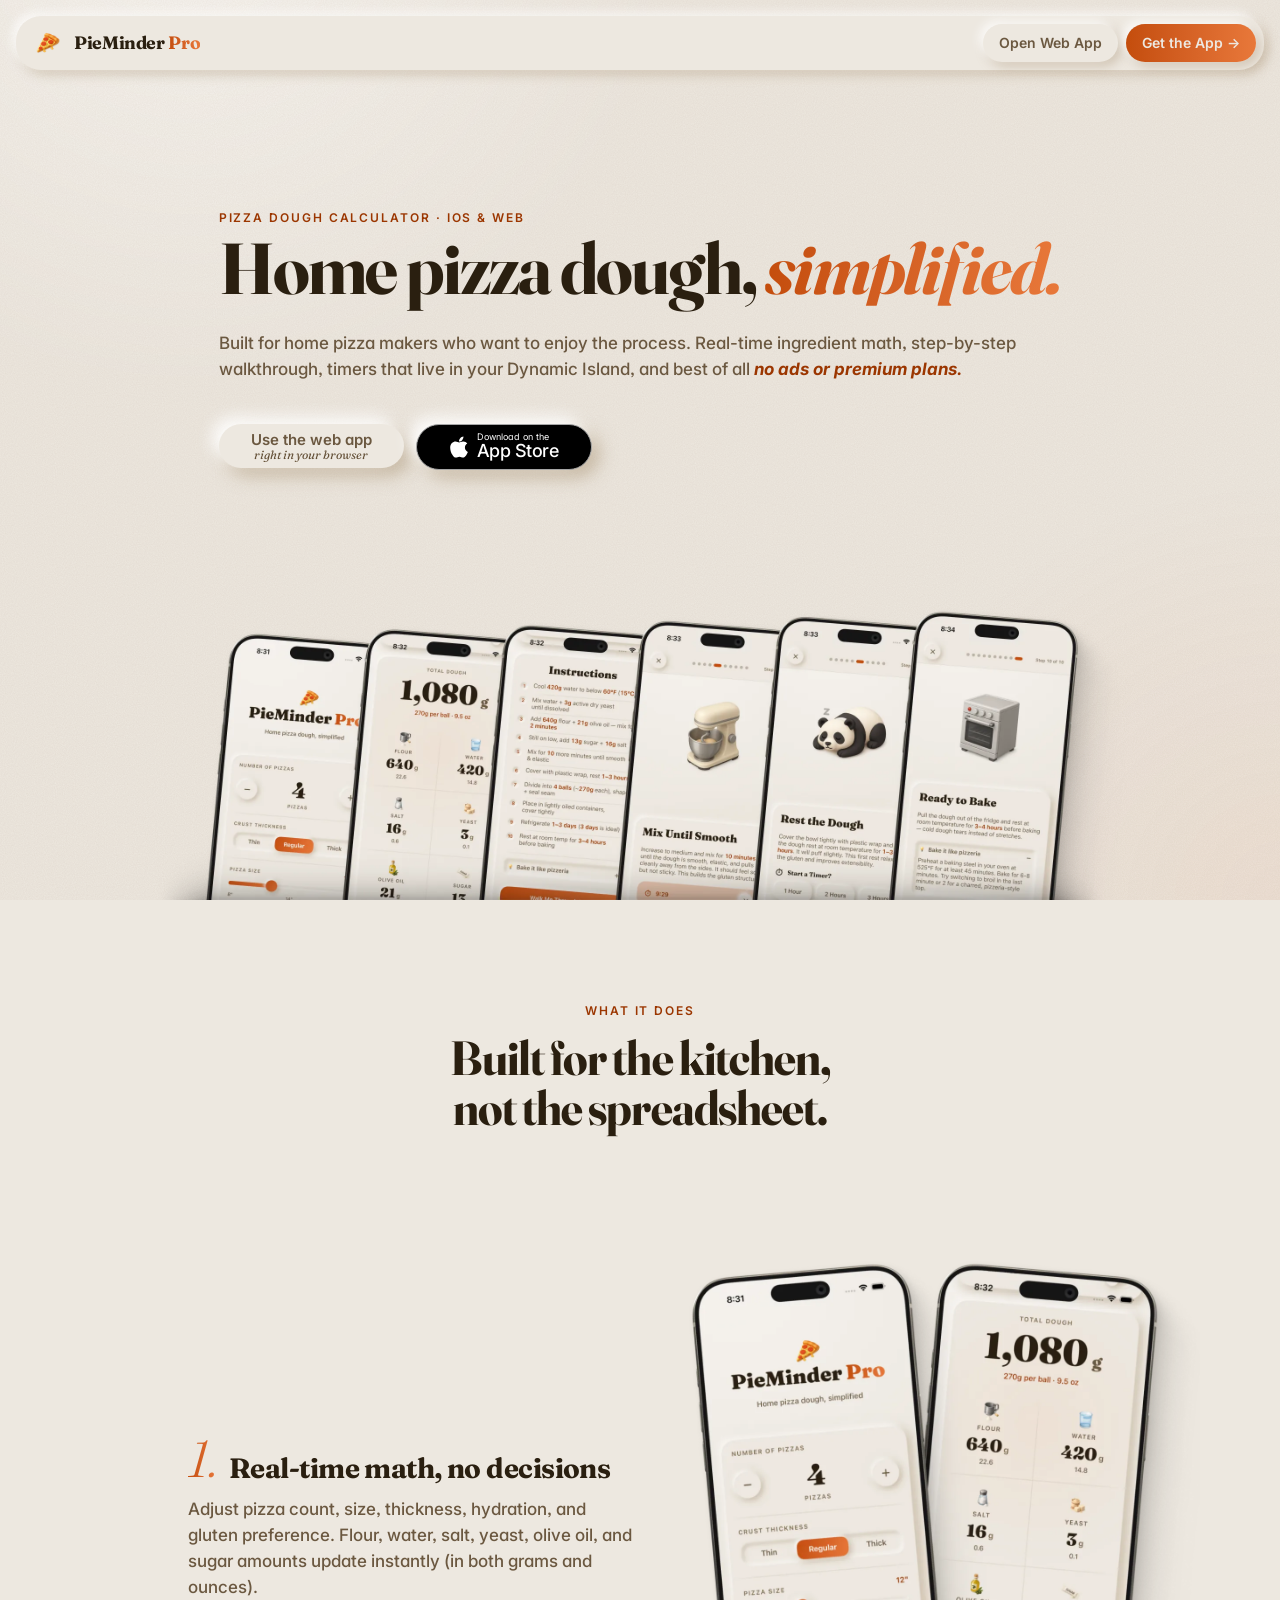
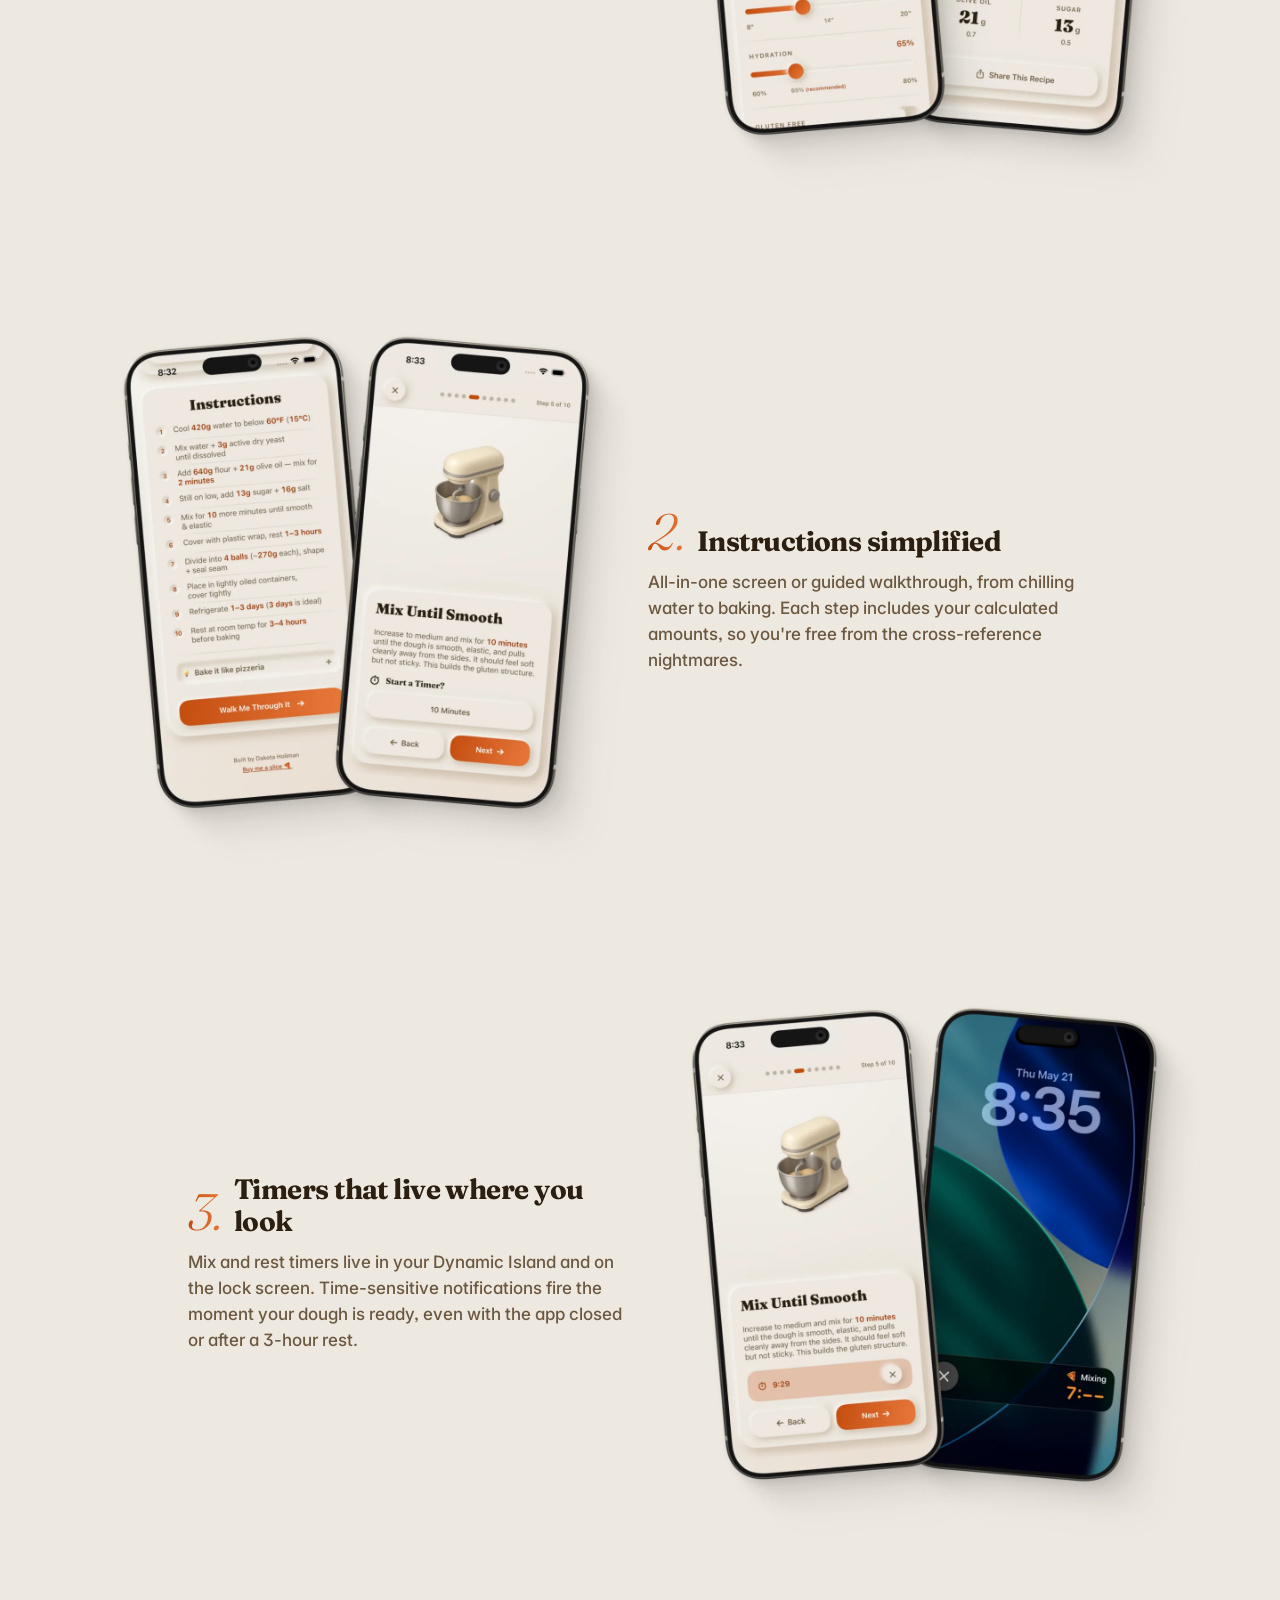
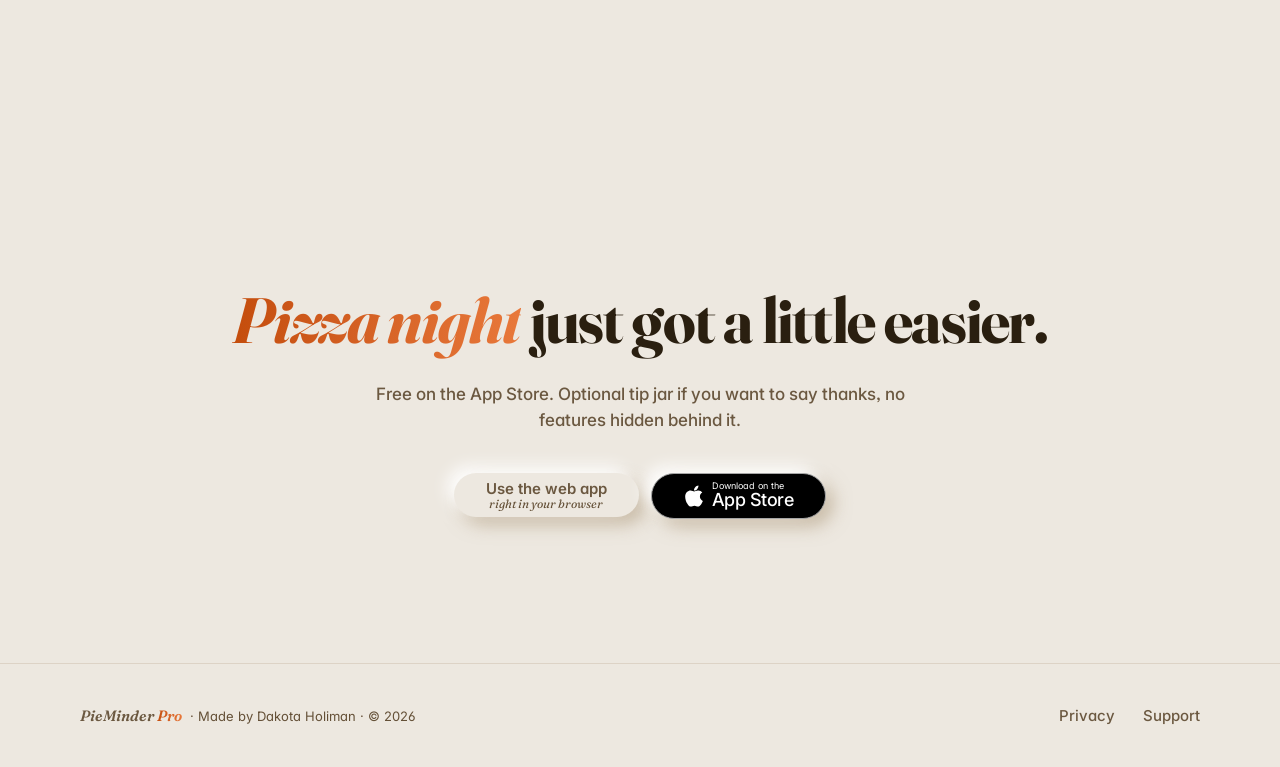
==== commit 922cad32: "Adding SEO/GEO fixes" ====
--- a/pieminder/index.html
+++ b/pieminder/index.html
@@ -6,25 +6,55 @@
   <meta name="description" content="PieMinder — the pizza dough calculator for home bakers. Real-time ingredient amounts, a guided walkthrough, and Dynamic Island proofing timers." />
   <meta name="theme-color" content="#EDE8E0" />
 
+  <!-- Apple Smart App Banner — shows "Open" if the app is installed, "Get"
+       (linking to the App Store) if not. Appears on iOS Safari only. -->
+  <meta name="apple-itunes-app" content="app-id=6777173101" />
+
   <meta property="og:type"        content="website" />
-  <meta property="og:title"       content="PieMinder Pro — Pizza Dough, Beautified" />
+  <meta property="og:url"         content="https://luckyducks.app/pieminder/" />
+  <meta property="og:title"       content="PieMinder Pro — Pizza Dough Calculator, Simplified" />
   <meta property="og:description" content="Real-time pizza dough math. A guided walkthrough. Built-in proofing timers in the Dynamic Island. No ads or premium plans." />
-  <meta property="og:image"       content="assets/og-image.png" />
+  <meta property="og:image"       content="https://luckyducks.app/pieminder/assets/og-image.png" />
+  <meta property="og:image:width"  content="1200" />
+  <meta property="og:image:height" content="630" />
   <meta name="twitter:card"       content="summary_large_image" />
-  <meta name="twitter:title"      content="PieMinder Pro — Pizza Dough, Beautified" />
+  <meta name="twitter:title"      content="PieMinder Pro — Pizza Dough Calculator, Simplified" />
   <meta name="twitter:description" content="Real-time pizza dough math. A guided walkthrough. Built-in proofing timers in the Dynamic Island." />
-  <meta name="twitter:image"      content="assets/og-image.png" />
-
-  <title>PieMinder Pro — Pizza Dough, Beautified</title>
+  <meta name="twitter:image"      content="https://luckyducks.app/pieminder/assets/og-image.png" />
+
+  <title>PieMinder Pro — Pizza Dough Calculator, Simplified</title>
+
+  <link rel="canonical" href="https://luckyducks.app/pieminder/" />
 
   <link rel="icon" type="image/png" sizes="32x32" href="assets/favicon.png" />
   <link rel="icon" type="image/png" sizes="16x16" href="assets/favicon-16.png" />
-  <link rel="apple-touch-icon" href="assets/pizza.png" />
+  <link rel="apple-touch-icon" href="assets/apple-touch-icon.png" />
 
   <link rel="preconnect" href="https://fonts.googleapis.com" />
   <link rel="preconnect" href="https://fonts.gstatic.com" crossorigin />
   <link href="https://fonts.googleapis.com/css2?family=Fraunces:ital,opsz,wght,SOFT,WONK@0,9..144,300..800,0..100,0..1;1,9..144,300..800,0..100,0..1&family=Inter:wght@400;500;600;700;800&display=swap" rel="stylesheet" />
   <link rel="stylesheet" href="styles.css" />
+
+  <link rel="preload" as="image" href="assets/hero-strip.webp" type="image/webp" fetchpriority="high" />
+
+  <script type="application/ld+json">
+  {
+    "@context": "https://schema.org",
+    "@type": "SoftwareApplication",
+    "@id": "https://luckyducks.app/pieminder/#app",
+    "name": "PieMinder Pro",
+    "url": "https://luckyducks.app/pieminder/",
+    "description": "PieMinder is a pizza dough calculator for home bakers. Real-time ingredient amounts, a guided step-by-step walkthrough, and Dynamic Island proofing timers.",
+    "applicationCategory": "UtilitiesApplication",
+    "operatingSystem": "iOS",
+    "image": "https://luckyducks.app/pieminder/assets/og-image.png",
+    "offers": { "@type": "Offer", "price": "0", "priceCurrency": "USD" },
+    "downloadUrl": "https://apps.apple.com/app/id6777173101",
+    "installUrl": "https://apps.apple.com/app/id6777173101",
+    "author": { "@type": "Person", "@id": "https://luckyducks.app/#dakota-holiman", "name": "Dakota Holiman" },
+    "creator": { "@id": "https://luckyducks.app/#dakota-holiman" }
+  }
+  </script>
 </head>
 <body>
   <a href="#main" class="skip-link">Skip to main content</a>
@@ -32,12 +62,12 @@
   <!-- ── Floating pill nav ── -->
   <nav class="floating-nav" id="nav" aria-label="Site navigation">
     <a class="nav-brand" href="index.html">
-      <span class="nav-logo" aria-hidden="true"><img src="assets/pizza.png" alt="" /></span>
+      <span class="nav-logo" aria-hidden="true"><img src="assets/pizza-64.png" alt="" width="32" height="32" /></span>
       <span class="nav-brand-name">PieMinder <span class="brand-accent">Pro</span></span>
     </a>
     <div class="nav-actions">
-      <a class="nav-btn-web" href="/App/index.html">Use on the web</a>
-      <a class="nav-btn-app" href="https://apps.apple.com/app/idXXXXXXXXX" aria-label="Get PieMinder on the App Store">Get the App →</a>
+      <a class="nav-btn-web" href="app/index.html">Open Web App</a>
+      <a class="nav-btn-app" href="https://apps.apple.com/app/id6777173101" aria-label="Get PieMinder on the App Store">Get the App →</a>
     </div>
   </nav>
 
@@ -49,6 +79,7 @@
     <section class="hero">
       <div class="wrap">
         <div class="hero-text">
+          <span class="eyebrow rise d1">Pizza Dough Calculator · iOS &amp; Web</span>
           <h1 class="display hero-display rise d2">
             Home pizza dough, <em class="hero-em-reveal">simplified.</em>
           </h1>
@@ -58,11 +89,11 @@
             <strong class="hero-lead-accent">no ads or premium plans.</strong>
           </p>
           <div class="cta-row rise d4">
-            <a class="btn-web" href="/pieminder/app/index.html">
-              <span class="btn-web-label">Use on the web</span>
-              <span class="btn-web-sub">with limited features</span>
+            <a class="btn-web" href="app/index.html">
+              <span class="btn-web-label">Use the web app</span>
+              <span class="btn-web-sub">right in your browser</span>
             </a>
-            <a class="btn-appstore" href="https://apps.apple.com/app/idXXXXXXXXX" aria-label="Download PieMinder on the App Store">
+            <a class="btn-appstore" href="https://apps.apple.com/app/id6777173101" aria-label="Download PieMinder on the App Store">
               <svg class="btn-appstore-icon" viewBox="0 0 384 512" aria-hidden="true" focusable="false" fill="currentColor">
                 <path d="M318.7 268.7c-.2-36.7 16.4-64.4 50-84.8-18.8-26.9-47.2-41.7-84.7-44.6-35.5-2.8-74.3 20.7-88.5 20.7-15 0-49.4-19.7-76.4-19.7C63.3 141.2 4 184.8 4 273.5q0 39.3 14.4 81.2c12.8 36.7 59 126.7 107.2 125.2 25.2-.6 43-17.9 75.8-17.9 31.8 0 48.3 17.9 76.4 17.9 48.6-.7 90.4-82.5 102.6-119.3-65.2-30.7-61.7-90-61.7-91.9zm-56.6-164.2c27.3-32.4 24.8-61.9 24-72.5-24.1 1.4-52 16.4-67.9 34.9-17.5 19.8-27.8 44.3-25.6 71.9 26.1 2 49.9-11.4 69.5-34.3z"/>
               </svg>
@@ -76,7 +107,10 @@
       </div>
 
       <div class="hero-strip">
-        <img src="assets/hero-strip.png" alt="PieMinder app screens" />
+        <picture>
+          <source srcset="assets/hero-strip.webp" type="image/webp" />
+          <img src="assets/hero-strip.png" alt="PieMinder app screens" width="2560" height="744" fetchpriority="high" decoding="async" />
+        </picture>
       </div>
     </section>
 
@@ -101,7 +135,10 @@
             <p>Adjust pizza count, size, thickness, hydration, and gluten preference. Flour, water, salt, yeast, olive oil, and sugar amounts update instantly (in both grams and ounces).</p>
           </div>
           <div class="feature-phones">
-            <img class="feature-img" src="assets/feature-01.png" alt="PieMinder calculator and ingredient screens" />
+            <picture>
+              <source srcset="assets/feature-01.webp" type="image/webp" />
+              <img class="feature-img" src="assets/feature-01.png" alt="PieMinder calculator and ingredient screens" width="1240" height="1296" loading="lazy" decoding="async" />
+            </picture>
           </div>
         </article>
 
@@ -116,7 +153,10 @@
             <p>All-in-one screen or guided walkthrough, from chilling water to baking. Each step includes your calculated amounts, so you're free from the cross-reference nightmares.</p>
           </div>
           <div class="feature-phones">
-            <img class="feature-img" src="assets/feature-02.png" alt="PieMinder instructions and walkthrough screens" />
+            <picture>
+              <source srcset="assets/feature-02.webp" type="image/webp" />
+              <img class="feature-img" src="assets/feature-02.png" alt="PieMinder instructions and walkthrough screens" width="1240" height="1296" loading="lazy" decoding="async" />
+            </picture>
           </div>
         </article>
 
@@ -130,12 +170,34 @@
             <p>Mix and rest timers live in your Dynamic Island and on the lock screen. Time-sensitive notifications fire the moment your dough is ready, even with the app closed or after a 3-hour rest.</p>
           </div>
           <div class="feature-phones">
-            <img class="feature-img" src="assets/feature-03.png" alt="PieMinder timer and Dynamic Island screens" />
+            <picture>
+              <source srcset="assets/feature-03.webp" type="image/webp" />
+              <img class="feature-img" src="assets/feature-03.png" alt="PieMinder timer and Dynamic Island screens" width="1240" height="1296" loading="lazy" decoding="async" />
+            </picture>
           </div>
         </article>
 
       </div>
     </section>
+
+    <!-- ╔══════════════════════════════════════════════════════════╗
+         ║  ABOUT + PRIVACY                                          ║
+         ╚══════════════════════════════════════════════════════════╝ 
+    <section class="about-band" id="about" aria-label="About PieMinder">
+      <div class="wrap about-grid">
+        <div class="about-story">
+          <span class="eyebrow">Why I built it</span>
+          <h2 class="display about-h2">A calculator I actually wanted to use.</h2>
+          <p>I'm Dakota, a home cook who got tired of scaling pizza dough by hand and re-doing baker's percentages every time I wanted a different number of pizzas. I built PieMinder so the math just happens — set your pizzas, size, and thickness, and every ingredient updates instantly. It started as a tool for my own kitchen, so there was never a reason to add ads, tracking, or a paywall. It's free because I wanted friends and family to use it too. If it makes your pizza night a little easier, that's the whole point.</p>
+          <p class="about-signoff">— Dakota Holiman</p>
+        </div>
+        <aside class="privacy-card" aria-label="Privacy">
+          <h3>Private by design</h3>
+          <p>No ads. No tracking. No analytics. No data collection. Your recipes and settings stay on your device — nothing is ever sent to a server.</p>
+          <a class="privacy-card-link" href="privacy.html">Read the privacy policy →</a>
+        </aside>
+      </div>
+    </section>-->
 
     <!-- ╔══════════════════════════════════════════════════════════╗
          ║  CLOSING CTA                                              ║
@@ -148,11 +210,11 @@
           no features hidden behind it.
         </p>
         <div class="cta-row closing-cta-row">
-          <a class="btn-web" href="/pieminder/app/index.html">
-            <span class="btn-web-label">Use on the web</span>
-            <span class="btn-web-sub">with limited features</span>
+          <a class="btn-web" href="app/index.html">
+            <span class="btn-web-label">Use the web app</span>
+            <span class="btn-web-sub">right in your browser</span>
           </a>
-          <a class="btn-appstore" href="https://apps.apple.com/app/idXXXXXXXXX" aria-label="Download PieMinder on the App Store">
+          <a class="btn-appstore" href="https://apps.apple.com/app/id6777173101" aria-label="Download PieMinder on the App Store">
             <svg class="btn-appstore-icon" viewBox="0 0 384 512" aria-hidden="true" focusable="false" fill="currentColor">
               <path d="M318.7 268.7c-.2-36.7 16.4-64.4 50-84.8-18.8-26.9-47.2-41.7-84.7-44.6-35.5-2.8-74.3 20.7-88.5 20.7-15 0-49.4-19.7-76.4-19.7C63.3 141.2 4 184.8 4 273.5q0 39.3 14.4 81.2c12.8 36.7 59 126.7 107.2 125.2 25.2-.6 43-17.9 75.8-17.9 31.8 0 48.3 17.9 76.4 17.9 48.6-.7 90.4-82.5 102.6-119.3-65.2-30.7-61.7-90-61.7-91.9zm-56.6-164.2c27.3-32.4 24.8-61.9 24-72.5-24.1 1.4-52 16.4-67.9 34.9-17.5 19.8-27.8 44.3-25.6 71.9 26.1 2 49.9-11.4 69.5-34.3z"/>
             </svg>
--- a/pieminder/styles.css
+++ b/pieminder/styles.css
@@ -9,7 +9,7 @@
   --bg:             #EDE8E0;
   --text-primary:   #2A1F10;
   --text-secondary: #6B5840;
-  --text-tertiary:  #7A6448;
+  --text-tertiary:  #645037;
   --text-accent:    #9B3600;
 
   --accent-a:        #C44D0C;
@@ -1001,3 +1001,67 @@
   display: inline-block;
   animation: em-reveal 600ms cubic-bezier(0.22, 1, 0.36, 1) 380ms both;
 }
+
+/* ── Features intro cross-link ── */
+.features-intro-link {
+  margin-top: var(--s-3);
+  font-weight: 600;
+}
+.features-intro-link a {
+  color: var(--text-accent);
+  text-decoration: none;
+  border-bottom: 1px solid color-mix(in srgb, var(--text-accent) 35%, transparent);
+  padding-bottom: 1px;
+  transition: border-color 160ms var(--ease-out);
+}
+.features-intro-link a:hover { border-bottom-color: var(--text-accent); }
+
+/* ── About + Privacy band ── */
+.about-band {
+  padding: var(--s-8) 0;
+}
+.about-grid {
+  display: grid;
+  grid-template-columns: 1.6fr 1fr;
+  gap: var(--s-7);
+  align-items: start;
+}
+.about-h2 {
+  margin: var(--s-2) 0 var(--s-4);
+}
+.about-story p {
+  color: var(--text-secondary);
+  max-width: 60ch;
+  line-height: 1.7;
+}
+.about-signoff {
+  margin-top: var(--s-3);
+  font-weight: 600;
+  color: var(--text-primary);
+}
+.privacy-card {
+  background: color-mix(in srgb, var(--accent-b) 8%, var(--bg));
+  border: 1px solid color-mix(in srgb, var(--accent-a) 20%, transparent);
+  border-radius: var(--r-md);
+  padding: var(--s-5);
+  box-shadow: var(--shadow-raised);
+}
+.privacy-card h3 {
+  margin: 0 0 var(--s-2);
+  color: var(--text-primary);
+}
+.privacy-card p {
+  color: var(--text-secondary);
+  line-height: 1.65;
+  margin: 0 0 var(--s-3);
+}
+.privacy-card-link {
+  font-weight: 600;
+  color: var(--text-accent);
+  text-decoration: none;
+}
+.privacy-card-link:hover { text-decoration: underline; }
+
+@media (max-width: 720px) {
+  .about-grid { grid-template-columns: 1fr; gap: var(--s-5); }
+}
